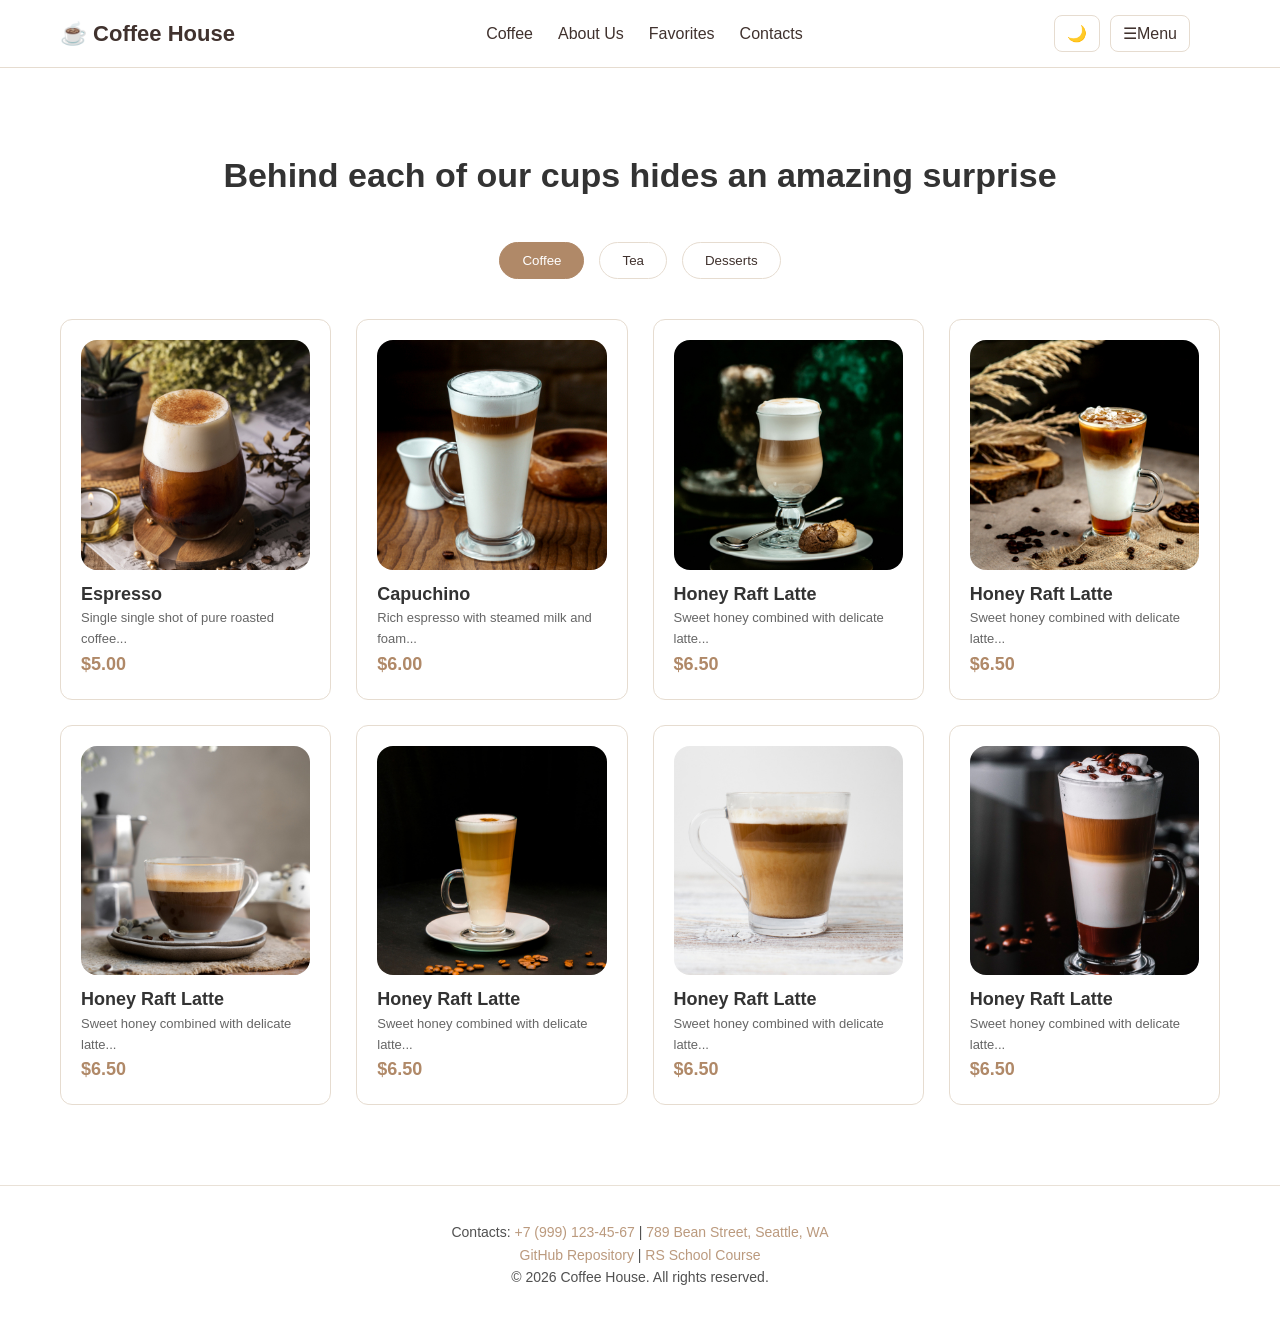
==== catalog.html @ b5887c62 "Initial commit: Coffee House project" ====
<!DOCTYPE html>
<html lang="en">
<head>
    <meta charset="UTF-8">
    <meta name="viewport" content="width=device-width, initial-scale=1.0">
    <title>Coffee House - Menu Catalog</title>
    <link rel="icon" href="./img/svg/odigo-logo.svg" type="image/svg+xml">
    <link rel="stylesheet" href="./css/style.css">
</head>
<body>

  <!-- ШАПКА САЙТА -->
  <header class="header">
    <div class="container header__container">
        <a href="index.html" class="logo">☕ Coffee House</a>

        <!-- Навигация -->
        <nav class="nav" id="navMenu">
            <ul class="nav-list">
                <li class="nav-item"><a href="index.html#favorites" class="nav-link">Coffee</a></li>
                <li class="nav-item"><a href="index.html#about" class="nav-link active">About Us</a></li>
                <li class="nav-item"><a href="index.html#visitus" class="nav-link">Favorites</a></li>
                <li class="nav-item"><a href="#contacts" class="nav-link">Contacts</a></li>
            </ul>
        </nav>

        <!-- Кнопки управления (Тема + Бургер) -->
        <div class="header-controls">
            <button id="theme-btn" aria-label="Toggle theme">🌙</button>
            <button class="burger-btn" aria-label="Open menu">☰Menu</button>
                <span></span>
                <span></span>
                <span></span>
            </button>
        </div>
    </div>
  </header>

  <!-- ОСНОВНОЙ КОНТЕНТ -->
  <main class="main">
    <section class="catalog">
      <div class="container">
        <h1 class="catalog-title">Behind each of our cups hides an amazing surprise</h1>

        <!-- Категории (Coffee, Tea, Dessert) -->

           <div class="categories">
                <button class="cat-btn active">Coffee</button>
                <button class="cat-btn">Tea</button>
                <button class="cat-btn">Desserts</button>
            </div>

        <!-- Сетка карточек -->
        <div class="cards-grid">
            
            <!-- Карточка 1 -->
            <article class="card">
                <a href="#" class="card__link">
                    <img src="./img/coffee-1.jpg" alt="Espresso" class="card__img">
                </a>
                <div class="card__content">
                    <h3 class="card__title">Espresso</h3>
                    <p class="card__desc">Single single shot of pure roasted coffee...</p>
                    <span class="card__price">$5.00</span>
                </div>
            </article>

            <!-- Карточка 2 -->
            <article class="card">
                <a href="#" class="card__link">
                    <img src="./img/coffee-2.jpg" alt="Capuchino" class="card__img">
                </a>
                <div class="card__content">
                    <h3 class="card__title">Capuchino</h3>
                    <p class="card__desc">Rich espresso with steamed milk and foam...</p>
                    <span class="card__price">$6.00</span>
                </div>
            </article>

            <!-- Карточка 3 -->
            <article class="card">
                <a href="#" class="card__link">
                    <img src="./img/coffee-3.jpg" alt="Latte" class="card__img">
                </a>
                <div class="card__content">
                    <h3 class="card__title">Honey Raft Latte</h3>
                    <p class="card__desc">Sweet honey combined with delicate latte...</p>
                    <span class="card__price">$6.50</span>
                </div>
            </article>

            <!-- Карточка 4 -->
            <article class="card">
                <a href="#" class="card__link">
                    <img src="./img/coffee-4.jpg" alt="Raft Latte" class="card__img">
                </a>
                <div class="card__content">
                    <h3 class="card__title">Honey Raft Latte</h3>
                    <p class="card__desc">Sweet honey combined with delicate latte...</p>
                    <span class="card__price">$6.50</span>
                </div>
            </article>

             <!-- Карточка 5 -->
            <article class="card">
                <a href="#" class="card__link">
                    <img src="./img/coffee-5.jpg" alt="Raft Latte" class="card__img">
                </a>
                <div class="card__content">
                    <h3 class="card__title">Honey Raft Latte</h3>
                    <p class="card__desc">Sweet honey combined with delicate latte...</p>
                    <span class="card__price">$6.50</span>
                </div>
            </article>

             <!-- Карточка 6 -->
            <article class="card">
                <a href="#" class="card__link">
                    <img src="./img/coffee-6.jpg" alt="Latte" class="card__img">
                </a>
                <div class="card__content">
                    <h3 class="card__title">Honey Raft Latte</h3>
                    <p class="card__desc">Sweet honey combined with delicate latte...</p>
                    <span class="card__price">$6.50</span>
                </div>
            </article>

             <!-- Карточка 7 -->
            <article class="card">
                <a href="#" class="card__link">
                    <img src="./img/coffee-7.jpg" alt="Latte" class="card__img">
                </a>
                <div class="card__content">
                    <h3 class="card__title">Honey Raft Latte</h3>
                    <p class="card__desc">Sweet honey combined with delicate latte...</p>
                    <span class="card__price">$6.50</span>
                </div>
            </article>

             <!-- Карточка 8 -->
            <article class="card">
                <a href="#" class="card__link">
                    <img src="./img/coffee-8.jpg" alt="Latte" class="card__img">
                </a>
                <div class="card__content">
                    <h3 class="card__title">Honey Raft Latte</h3>
                    <p class="card__desc">Sweet honey combined with delicate latte...</p>
                    <span class="card__price">$6.50</span>
                </div>
            </article>






        </div>
      </div>
    </section>
  </main>

   <!-- Footer -->
    <footer id="contacts" class="footer">
        <div class="container">
            <p>Contacts: <a href="tel:+79991234567">+7 (999) 123-45-67</a> | 
            <a href="https://maps.google.com/?q=789+Bean+Street+Seattle+WA" target="_blank" rel="noopener noreferrer">
            789 Bean Street, Seattle, WA</a></p>
            <p><a href="https://github.com" target="_blank">GitHub Repository</a> | <a href="https://rs.school/courses/javascript" target="_blank">RS School Course</a></p>
            <p>&copy; 2026 Coffee House. All rights reserved.</p>
        </div>
    </footer>
  <script src="script.js"></script>
</body>
</html>
---- css/style.css ----
:root {
    --bg-color: #FDFBF7;
    --text-color: #40322E;
    --card-bg: #FFFFFF;
    --accent-color: #B08968;
    --accent-hover: #9c7554;
    --border-color: #E6DCD0;
    --header-bg: #FFFFFF;
}

body.dark-theme {
    --bg-color: #1A1614;
    --text-color: #F5EBE6;
    --card-bg: #26211E;
    --accent-color: #D4A373;
    --accent-hover: #CCD5AE;
    --border-color: #3D332E;
    --header-bg: #26211E;
}

html {
    scroll-behavior: smooth;
}

* {
    margin: 0;
    padding: 0;
    box-sizing: border-box;
}

body {
    font-family: -apple-system, BlinkMacSystemFont, 'Segoe UI', Roboto, sans-serif;
    background-color: #d4cec0; 
    color: var(--text-color);
    line-height: 1.6;
    transition: background-color 0.3s ease, color 0.3s ease;
}

.container {
    max-width: 1200px;
    margin: 0 auto;
    padding: 0 20px;
}

/* Базовые стили для адаптивности всех картинок */
img {
    max-width: 100%;
    height: auto;
    display: block;
}

/* Контейнеры для картинок в вашем слайдере / карточках */
.slide-img {
    width: 100%;
    height: 300px; 
    overflow: hidden;
    border-radius: 10px; 
}

/* Сама картинка внутри контейнера */
.slide-img img {
    width: 100%;
    height: 100%;
    object-fit: cover;
    border-radius: 16px;
    overflow: hidden; 
} 

.slide-img img,
.card img {
    transition: transform 0.5s ease, opacity 0.5s ease;
    border-radius: 16px; 
}

.slide-img:hover img,
.card:hover img {
    transform: scale(1.05); 
}
.btn,
.cat-btn {
    border-radius: 30px; 
}

/* Шапка */
.header {
    background-color: var(--header-bg);
    border-bottom: 1px solid var(--border-color);
    position: sticky;
    top: 0;
    z-index: 100;
    padding: 15px 0;
    transition: background-color 0.3s ease;
}

.header .container {
    display: flex;
    justify-content: space-between;
    align-items: center;
}

.logo {
    font-size: 22px;
    font-weight: bold;
    text-decoration: none;
    color: var(--text-color);
}

.nav-list {
    display: flex;
    list-style: none;
    gap: 25px;
}

.nav-list a {
    text-decoration: none;
    color: var(--text-color);
    font-weight: 500;
    transition: color 0.2s ease;
}

.nav-list a:hover {
    color: var(--accent-color);
}

.header-controls {
    display: flex;
    gap: 10px;
    align-items: center;
}

#theme-btn, .burger-btn {
    background: none;
    border: 1px solid var(--border-color);
    border-radius: 8px;
    padding: 8px 12px;
    cursor: pointer;
    font-size: 16px;
    color: var(--text-color);
}

.burger-btn {
    display: inline-flex;
    text-decoration: none;
}

/* Светлая тема по умолчанию */
body {
    background-color: #ffffff;
    color: #333333;
    transition: background-color 0.3s, color 0.3s;
}

/* Темная тема (когда JS добавляет класс) */
body.dark-theme {
    background-color: #1a1a1a;
    color: #f0f0f0;
}

/* Переключение темной темы */
body.dark-theme .feature-card,
body.dark-theme .slide,
body.dark-theme .header {
    background-color: #2a2a2a;
    color: #f0f0f0;
}

body.dark-theme .feature-card,
body.dark-theme .slide,
body.dark-theme .header {
    background-color: #2a2a2a;
    color: #f0f0f0;
}

/* Hero */
.hero {
    padding: 100px 0;
    text-align: center;
    background: url(../img/img-hero.jpg) no-repeat center;
    background-size: cover;
    height: 600px;
}

.hero h1 {
    font-size: 46px;
    margin-bottom: 20px;
}

.hero p {
    font-size: 18px;
    max-width: 650px;
    margin: 0 auto 35px;
    opacity: 0.85;
}

.btn {
    display: inline-block;
    background-color: var(--accent-color);
    color: #FFFFFF;
    padding: 14px 30px;
    border-radius: 30px;
    text-decoration: none;
    font-weight: 600;
    border: none;
    cursor: pointer;
    transition: background-color 0.2s ease, transform 0.2s ease;
}

.btn:hover {
    background-color: var(--accent-hover);
    transform: translateY(-2px);
}

/* Секции */
.features, .about, .catalog, .slider-section {
    padding: 80px 0;
}

.features h2, .catalog h1, .about h2, .slider-section h2 {
    text-align: center;
    margin-bottom: 40px;
    font-size: 34px;
}

/* Преимущества */
.features-grid {
    display: grid;
    grid-template-columns: repeat(auto-fit, minmax(300px, 1fr));
    gap: 30px;
}

.feature-card {
    background-color: var(--card-bg);
    border: 1px solid var(--border-color);
    padding: 35px 25px;
    border-radius: 12px;
}

.feature-card h3 {
    margin-bottom: 12px;
    font-size: 20px;
}

/* Слайдер */
.slider-container {
    display: flex;
    align-items: center;
    gap: 20px;
    max-width: 850px;
    margin: 0 auto;
}

.slider-track {
    display: flex;
    gap: 20px;
    overflow-x: auto;
    scroll-snap-type: x mandatory;
    width: 100%;
    scrollbar-width: none;
}

.slide {
    min-width: calc(33.333% - 14px);
    scroll-snap-align: start;
    background-color: var(--card-bg);
    border: 1px solid var(--border-color);
    padding: 20px;
    text-align: center;
    border-radius: 12px;
}

.slide-img {
    height: 140px;
    border-radius: 8px;
    overflow: hidden;
    margin-bottom: 12px;
}

.slide-img img {
    width: 100%;
    height: 100%;
    object-fit: cover;
    display: block;
}

.slide h3 {
    font-size: 18px;
    margin-bottom: 6px;
}

.slide p {
    font-size: 13px;
    opacity: 0.7;
}

.slider-btn {
    background: none;
    border: 1px solid var(--border-color);
    border-radius: 50%;
    width: 40px;
    height: 40px;
    font-size: 20px;
    cursor: pointer;
    color: var(--text-color);
    display: flex;
    align-items: center;
    justify-content: center;
    flex-shrink: 0;
}

.slider-btn:hover {
    background-color: var(--accent-color);
    color: #FFFFFF;
}
/* About start*/

.about-grid {
    display: grid;
    grid-template-columns: repeat(2, 1fr);
    gap: 30px; 
    margin-top: 50px; 
}

/* Контейнер каждой картинки */
.about-img {
    border-radius: 20px; 
    overflow: hidden; 
}

/* Сама картинка */
.about-img img {
    width: 100%;
    height: 100%;
    object-fit: cover; 
    transition: transform 0.5s ease; 
}

/* Плавное увеличение при наведении */
.about-img:hover img {
    transform: scale(1.05);
}

.about-img--1 {
    grid-column: 1 / 2;
    grid-row: 1 / 3;
    height: 470px; 
}
.about-img--2 {
    grid-column: 2 / 3;
    grid-row: 1 / 2;
    height: 220px;
}
.about-img--3 {
    grid-column: 2 / 3;
    grid-row: 2 / 3;
    height: 220px;
}
.about-img--4 {
    grid-column: 1 / 3; 
    height: 250px;
}

/* About end */

.about p {
    max-width: 750px;
    margin: 0 auto;
    text-align: center;
    font-size: 17px;
    opacity: 0.85;
    line-height: 1.8;
}


/* Каталог */
.categories {
    display: flex;
    justify-content: center;
    gap: 15px;
    margin-bottom: 40px;
    flex-wrap: wrap;
}

.cat-btn {
    background: none;
    border: 1px solid var(--border-color);
    padding: 10px 22px;
    border-radius: 20px;
    cursor: pointer;
    color: var(--text-color);
    font-weight: 500;
    transition: all 0.2s ease;
}

.cat-btn.active, .cat-btn:hover {
    background-color: var(--accent-color);
    color: #FFFFFF;
    border-color: var(--accent-color);
}

.cards-grid {
    display: grid;
    grid-template-columns: repeat(auto-fit, minmax(250px, 1fr));
    gap: 25px;
}

.card {
    background-color: var(--card-bg);
    border: 1px solid var(--border-color);
    border-radius: 12px;
    padding: 20px;
    display: flex;
    flex-direction: column;
    gap: 10px;
}

.card-img {
    height: 160px;
    border-radius: 8px;
    overflow: hidden;
    background-color: var(--border-color);
}

.card-img img {
    width: 100%;
    height: 100%;
    object-fit: cover;
    display: block;
}

.card h3 {
    font-size: 18px;
}

.card p {
    font-size: 13px;
    opacity: 0.75;
}

.card span {
    font-weight: bold;
    font-size: 18px;
    color: var(--accent-color);
    margin-top: auto;
}

/* Футер */
.footer {
    border-top: 1px solid var(--border-color);
    padding: 35px 0;
    text-align: center;
    font-size: 14px;
    opacity: 0.85;
    display: flex;
    flex-direction: column;
    gap: 8px;
}

.footer a {
    color: var(--accent-color);
    text-decoration: none;
}

/* Адаптив */
@media (max-width: 768px) {
    .nav {
        display: none;
    }
    .burger-btn {
        display: block;
    }
    .hero h1 {
        font-size: 34px;
    }
    .slide {
        min-width: 100%;
    }
    .about-grid {
        grid-template-columns: 1fr; 
        grid-auto-rows: auto;
    }
    .about-img--1, 
    .about-img--2, 
    .about-img--3, 
    .about-img--4 {
        grid-column: auto;
        grid-row: auto;
        height: 240px; 
    }
}

@media (max-width: 480px) {
    .about-grid {
        grid-template-columns: 1fr; 
    }
}
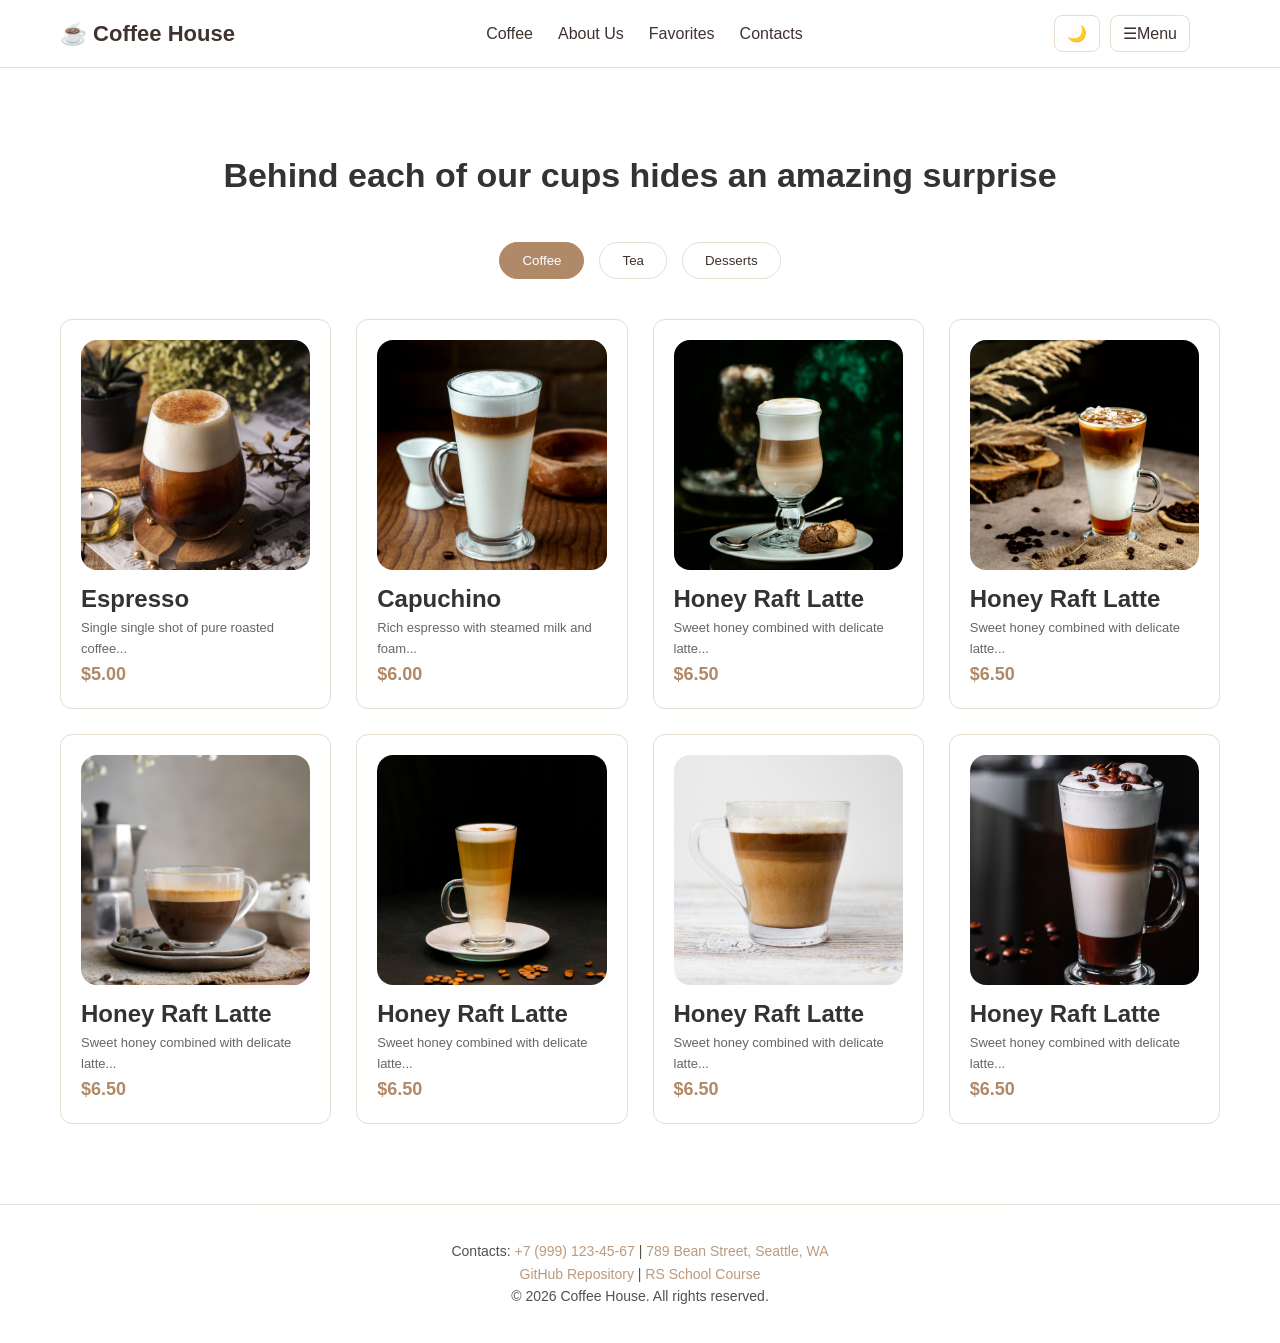
==== commit b9de7b68: "Add menu page and update deployment files" ====
--- a/catalog.html
+++ b/catalog.html
@@ -31,7 +31,6 @@
                 <span></span>
                 <span></span>
                 <span></span>
-            </button>
         </div>
     </div>
   </header>
@@ -59,7 +58,7 @@
                     <img src="./img/coffee-1.jpg" alt="Espresso" class="card__img">
                 </a>
                 <div class="card__content">
-                    <h3 class="card__title">Espresso</h3>
+                    <h2 class="card__title">Espresso</h2>
                     <p class="card__desc">Single single shot of pure roasted coffee...</p>
                     <span class="card__price">$5.00</span>
                 </div>
@@ -71,7 +70,7 @@
                     <img src="./img/coffee-2.jpg" alt="Capuchino" class="card__img">
                 </a>
                 <div class="card__content">
-                    <h3 class="card__title">Capuchino</h3>
+                    <h2 class="card__title">Capuchino</h2>
                     <p class="card__desc">Rich espresso with steamed milk and foam...</p>
                     <span class="card__price">$6.00</span>
                 </div>
@@ -83,7 +82,7 @@
                     <img src="./img/coffee-3.jpg" alt="Latte" class="card__img">
                 </a>
                 <div class="card__content">
-                    <h3 class="card__title">Honey Raft Latte</h3>
+                    <h2 class="card__title">Honey Raft Latte</h2>
                     <p class="card__desc">Sweet honey combined with delicate latte...</p>
                     <span class="card__price">$6.50</span>
                 </div>
@@ -95,7 +94,7 @@
                     <img src="./img/coffee-4.jpg" alt="Raft Latte" class="card__img">
                 </a>
                 <div class="card__content">
-                    <h3 class="card__title">Honey Raft Latte</h3>
+                    <h2 class="card__title">Honey Raft Latte</h2>
                     <p class="card__desc">Sweet honey combined with delicate latte...</p>
                     <span class="card__price">$6.50</span>
                 </div>
@@ -107,7 +106,7 @@
                     <img src="./img/coffee-5.jpg" alt="Raft Latte" class="card__img">
                 </a>
                 <div class="card__content">
-                    <h3 class="card__title">Honey Raft Latte</h3>
+                    <h2 class="card__title">Honey Raft Latte</h2>
                     <p class="card__desc">Sweet honey combined with delicate latte...</p>
                     <span class="card__price">$6.50</span>
                 </div>
@@ -119,7 +118,7 @@
                     <img src="./img/coffee-6.jpg" alt="Latte" class="card__img">
                 </a>
                 <div class="card__content">
-                    <h3 class="card__title">Honey Raft Latte</h3>
+                    <h2 class="card__title">Honey Raft Latte</h2>
                     <p class="card__desc">Sweet honey combined with delicate latte...</p>
                     <span class="card__price">$6.50</span>
                 </div>
@@ -131,7 +130,7 @@
                     <img src="./img/coffee-7.jpg" alt="Latte" class="card__img">
                 </a>
                 <div class="card__content">
-                    <h3 class="card__title">Honey Raft Latte</h3>
+                    <h2 class="card__title">Honey Raft Latte</h2>
                     <p class="card__desc">Sweet honey combined with delicate latte...</p>
                     <span class="card__price">$6.50</span>
                 </div>
@@ -143,17 +142,11 @@
                     <img src="./img/coffee-8.jpg" alt="Latte" class="card__img">
                 </a>
                 <div class="card__content">
-                    <h3 class="card__title">Honey Raft Latte</h3>
+                    <h2 class="card__title">Honey Raft Latte</h2>
                     <p class="card__desc">Sweet honey combined with delicate latte...</p>
                     <span class="card__price">$6.50</span>
                 </div>
             </article>
-
-
-
-
-
-
         </div>
       </div>
     </section>
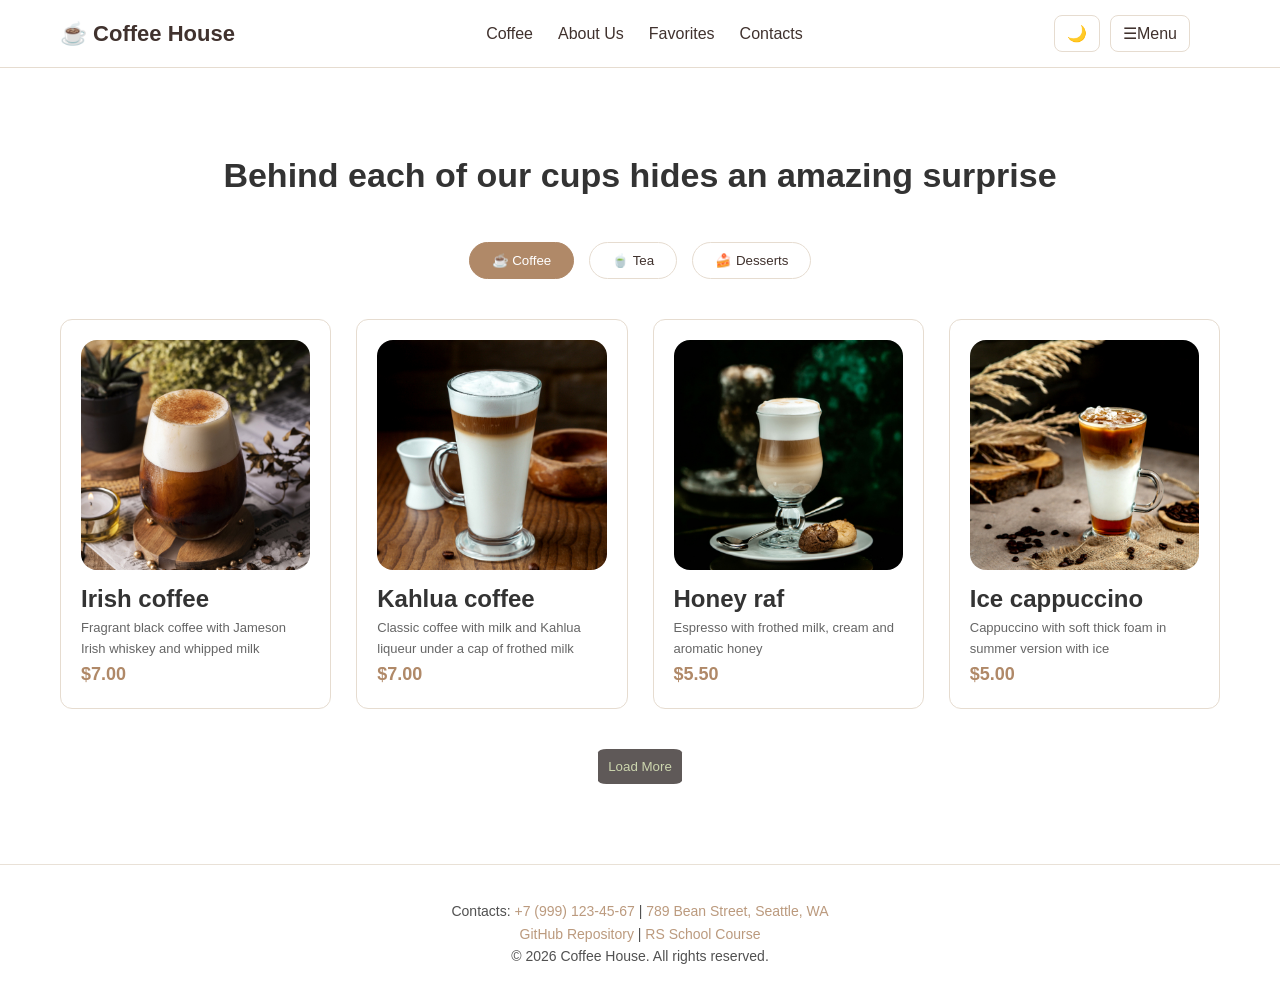
==== commit 4428fdbc: "feat: add category filtering and load more button structure" ====
--- a/catalog.html
+++ b/catalog.html
@@ -9,12 +9,12 @@
 </head>
 <body>
 
-  <!-- ШАПКА САЙТА -->
+  <!-- Header -->
   <header class="header">
     <div class="container header__container">
         <a href="index.html" class="logo">☕ Coffee House</a>
 
-        <!-- Навигация -->
+        <!-- Navigation -->
         <nav class="nav" id="navMenu">
             <ul class="nav-list">
                 <li class="nav-item"><a href="index.html#favorites" class="nav-link">Coffee</a></li>
@@ -24,7 +24,7 @@
             </ul>
         </nav>
 
-        <!-- Кнопки управления (Тема + Бургер) -->
+        <!-- Burger -->
         <div class="header-controls">
             <button id="theme-btn" aria-label="Toggle theme">🌙</button>
             <button class="burger-btn" aria-label="Open menu">☰Menu</button>
@@ -35,120 +35,27 @@
     </div>
   </header>
 
-  <!-- ОСНОВНОЙ КОНТЕНТ -->
+  <!-- Main -->
   <main class="main">
     <section class="catalog">
       <div class="container">
         <h1 class="catalog-title">Behind each of our cups hides an amazing surprise</h1>
 
-        <!-- Категории (Coffee, Tea, Dessert) -->
+        <!-- Category -->
 
-           <div class="categories">
-                <button class="cat-btn active">Coffee</button>
-                <button class="cat-btn">Tea</button>
-                <button class="cat-btn">Desserts</button>
+           <div class="categories" id="categories-container">
+                <button class="cat-btn active" data-category="coffee">☕ Coffee</button>
+                <button class="cat-btn" data-category="tea">🍵 Tea</button>
+                <button class="cat-btn" data-category="dessert">🍰 Desserts</button>
             </div>
 
         <!-- Сетка карточек -->
-        <div class="cards-grid">
-            
-            <!-- Карточка 1 -->
-            <article class="card">
-                <a href="#" class="card__link">
-                    <img src="./img/coffee-1.jpg" alt="Espresso" class="card__img">
-                </a>
-                <div class="card__content">
-                    <h2 class="card__title">Espresso</h2>
-                    <p class="card__desc">Single single shot of pure roasted coffee...</p>
-                    <span class="card__price">$5.00</span>
+            <div class="cards-grid" id="cards-grid">
+            </div>
+                <div>
+                    <button id="load-more-btn" class="load-more-btn">Load More</button>
                 </div>
-            </article>
-
-            <!-- Карточка 2 -->
-            <article class="card">
-                <a href="#" class="card__link">
-                    <img src="./img/coffee-2.jpg" alt="Capuchino" class="card__img">
-                </a>
-                <div class="card__content">
-                    <h2 class="card__title">Capuchino</h2>
-                    <p class="card__desc">Rich espresso with steamed milk and foam...</p>
-                    <span class="card__price">$6.00</span>
-                </div>
-            </article>
-
-            <!-- Карточка 3 -->
-            <article class="card">
-                <a href="#" class="card__link">
-                    <img src="./img/coffee-3.jpg" alt="Latte" class="card__img">
-                </a>
-                <div class="card__content">
-                    <h2 class="card__title">Honey Raft Latte</h2>
-                    <p class="card__desc">Sweet honey combined with delicate latte...</p>
-                    <span class="card__price">$6.50</span>
-                </div>
-            </article>
-
-            <!-- Карточка 4 -->
-            <article class="card">
-                <a href="#" class="card__link">
-                    <img src="./img/coffee-4.jpg" alt="Raft Latte" class="card__img">
-                </a>
-                <div class="card__content">
-                    <h2 class="card__title">Honey Raft Latte</h2>
-                    <p class="card__desc">Sweet honey combined with delicate latte...</p>
-                    <span class="card__price">$6.50</span>
-                </div>
-            </article>
-
-             <!-- Карточка 5 -->
-            <article class="card">
-                <a href="#" class="card__link">
-                    <img src="./img/coffee-5.jpg" alt="Raft Latte" class="card__img">
-                </a>
-                <div class="card__content">
-                    <h2 class="card__title">Honey Raft Latte</h2>
-                    <p class="card__desc">Sweet honey combined with delicate latte...</p>
-                    <span class="card__price">$6.50</span>
-                </div>
-            </article>
-
-             <!-- Карточка 6 -->
-            <article class="card">
-                <a href="#" class="card__link">
-                    <img src="./img/coffee-6.jpg" alt="Latte" class="card__img">
-                </a>
-                <div class="card__content">
-                    <h2 class="card__title">Honey Raft Latte</h2>
-                    <p class="card__desc">Sweet honey combined with delicate latte...</p>
-                    <span class="card__price">$6.50</span>
-                </div>
-            </article>
-
-             <!-- Карточка 7 -->
-            <article class="card">
-                <a href="#" class="card__link">
-                    <img src="./img/coffee-7.jpg" alt="Latte" class="card__img">
-                </a>
-                <div class="card__content">
-                    <h2 class="card__title">Honey Raft Latte</h2>
-                    <p class="card__desc">Sweet honey combined with delicate latte...</p>
-                    <span class="card__price">$6.50</span>
-                </div>
-            </article>
-
-             <!-- Карточка 8 -->
-            <article class="card">
-                <a href="#" class="card__link">
-                    <img src="./img/coffee-8.jpg" alt="Latte" class="card__img">
-                </a>
-                <div class="card__content">
-                    <h2 class="card__title">Honey Raft Latte</h2>
-                    <p class="card__desc">Sweet honey combined with delicate latte...</p>
-                    <span class="card__price">$6.50</span>
-                </div>
-            </article>
-        </div>
-      </div>
+            </div>
     </section>
   </main>
 
@@ -163,5 +70,6 @@
         </div>
     </footer>
   <script src="script.js"></script>
+  <script src="products.json"></script>
 </body>
 </html>
--- a/css/style.css
+++ b/css/style.css
@@ -79,6 +79,17 @@
 .btn,
 .cat-btn {
     border-radius: 30px; 
+}
+
+.load-more-btn {
+  display: block;
+  margin: 40px auto 0;
+  padding: 10px 10px;
+  cursor: pointer;
+  border-radius: 10%;
+  border: none;
+  background-color: #5f5958;
+  color: #CCD5AE;
 }
 
 /* Шапка */
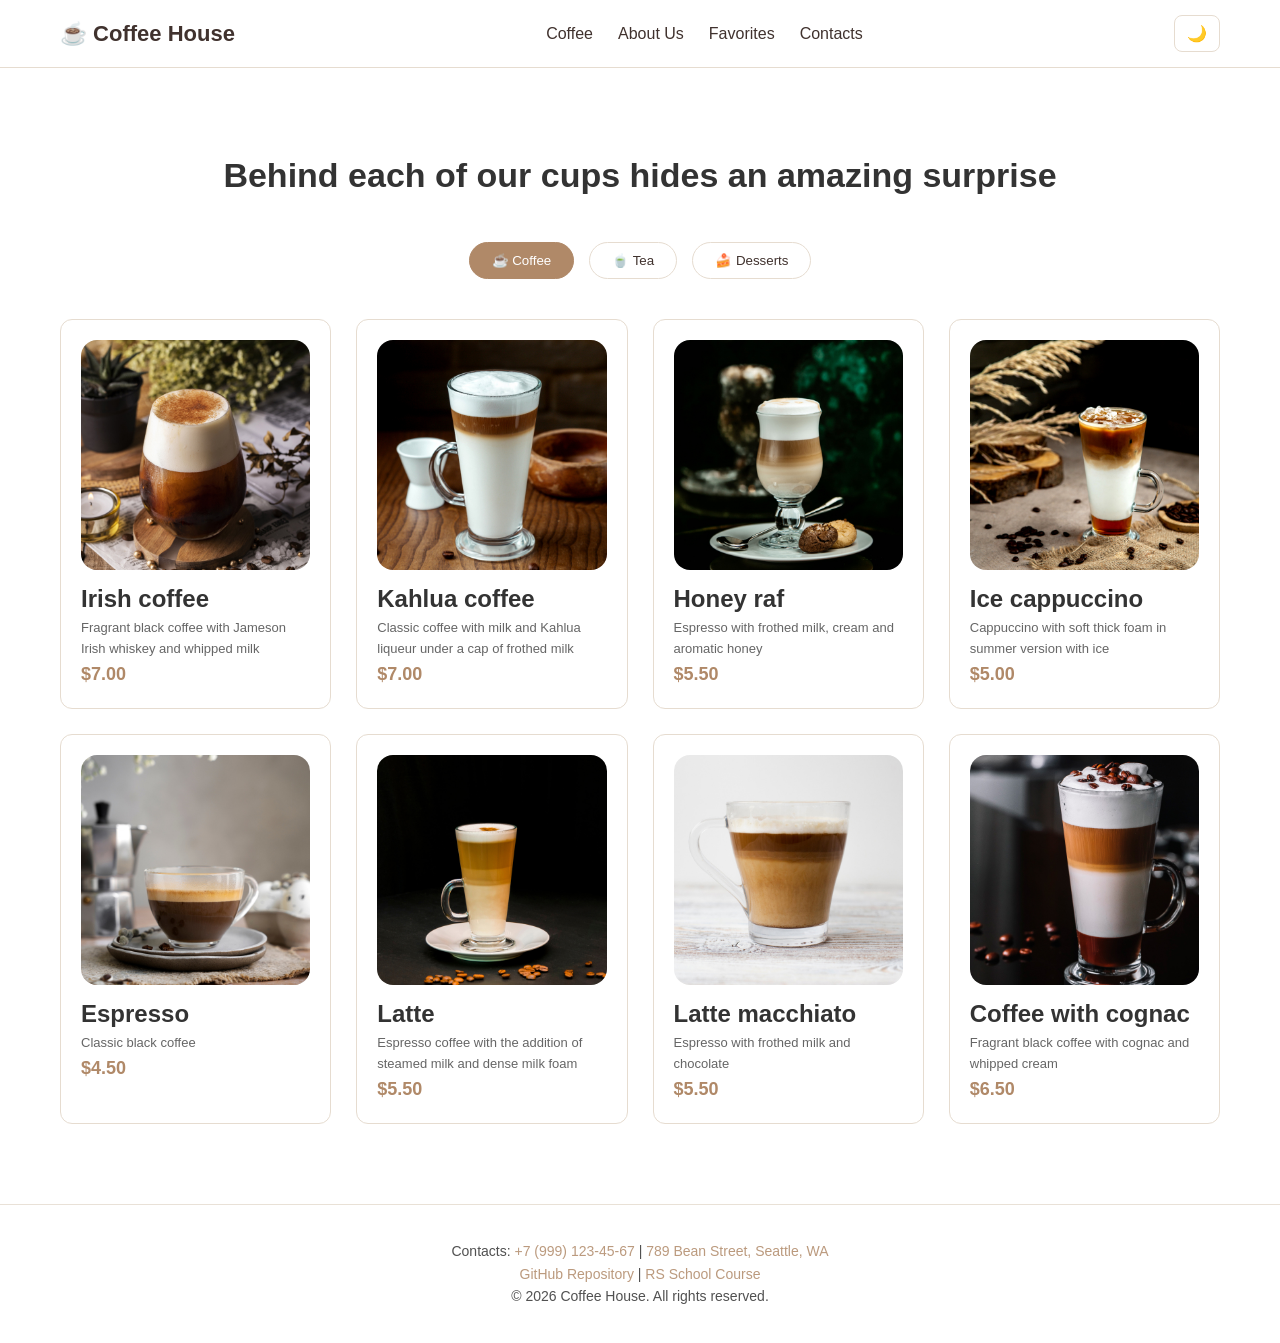
==== commit 05ef4dc5: "feat: implement responsive burger menu with body scroll lock and keyboard accessibility" ====
--- a/catalog.html
+++ b/catalog.html
@@ -24,13 +24,13 @@
             </ul>
         </nav>
 
-        <!-- Burger -->
+        <!-- Controls -->
         <div class="header-controls">
             <button id="theme-btn" aria-label="Toggle theme">🌙</button>
-            <button class="burger-btn" aria-label="Open menu">☰Menu</button>
-                <span></span>
-                <span></span>
-                <span></span>
+            <button id="burger-btn" class="burger-btn" aria-label="Open menu">
+                <span class="burger-btn__line"></span>
+                <span class="burger-btn__line"></span>
+            </button>
         </div>
     </div>
   </header>
--- a/css/style.css
+++ b/css/style.css
@@ -93,6 +93,10 @@
 }
 
 /* Шапка */
+body.no-scroll {
+    overflow: hidden;
+}
+
 .header {
     background-color: var(--header-bg);
     border-bottom: 1px solid var(--border-color);
@@ -503,4 +507,87 @@
     .about-grid {
         grid-template-columns: 1fr; 
     }
+}
+
+
+
+@media (max-width: 768px) {
+    
+    /* 1. Кнопка бургер-меню */
+    .burger-btn {
+        display: flex;
+        flex-direction: column;
+        justify-content: space-between;
+        width: 30px;
+        height: 20px;
+        background: transparent;
+        border: none;
+        cursor: pointer;
+        padding: 0;
+        position: relative;
+        z-index: 1001; 
+    }
+
+    /* Линии внутри кнопки */
+    .burger-btn__line {
+        width: 100%;
+        height: 2px;
+        background-color: var(--text-color, #403F3D); 
+        border-radius: 2px;
+        transition: transform 0.3s ease, opacity 0.3s ease;
+    }
+
+   
+    .burger-btn.open .burger-btn__line:nth-child(1) {
+        transform: translateY(9px) rotate(45deg);
+    }
+
+    .burger-btn.open .burger-btn__line:nth-child(2) {
+        transform: translateY(-9px) rotate(-45deg);
+    }
+
+    .nav {
+        position: fixed;
+        top: 80px; 
+        right: -100%; 
+        width: 100%;
+        height: calc(100vh - 80px); 
+        background-color: var(--bg-color, #E1D4C9); 
+        display: flex;
+        flex-direction: column;
+        align-items: center;
+        padding-top: 60px;
+        gap: 30px;
+        transition: right 0.3s ease-in-out; 
+        z-index: 1000;
+    }
+
+  
+    .nav.open {
+        right: 0; 
+    }
+
+    .nav-list {
+        display: flex;
+        flex-direction: column;
+        align-items: center;
+        gap: 30px;
+        list-style: none;
+        padding: 0;
+        margin: 0;
+    }
+
+    .nav-link {
+        font-size: 20px;
+        font-weight: 600;
+        text-decoration: none;
+        color: var(--text-color, #403F3D);
+    }
+}
+
+@media (min-width: 769px) {
+   
+    .burger-btn {
+        display: none;
+    }
 }
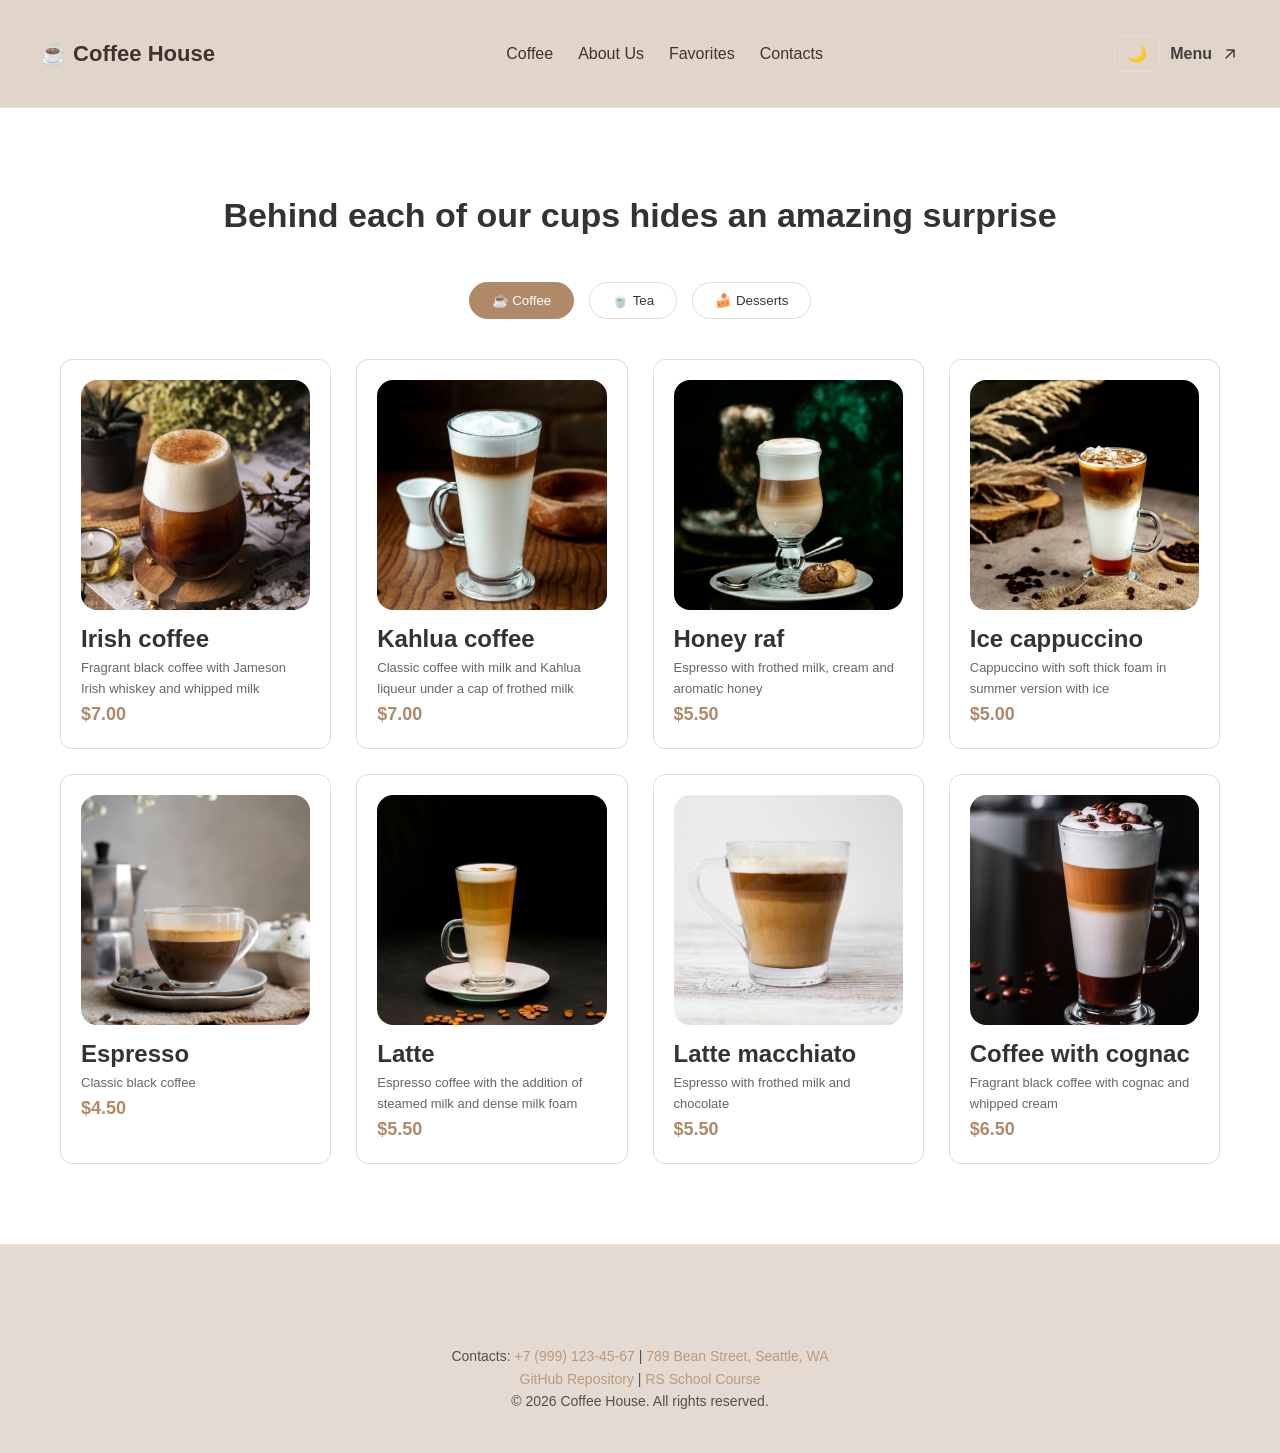
==== commit 1345b8eb: "feat: complete coffee-house project with full responsiveness and features" ====
--- a/catalog.html
+++ b/catalog.html
@@ -9,8 +9,7 @@
 </head>
 <body>
 
-  <!-- Header -->
-  <header class="header">
+   <header class="header">
     <div class="container header__container">
         <a href="index.html" class="logo">☕ Coffee House</a>
 
@@ -22,18 +21,28 @@
                 <li class="nav-item"><a href="index.html#visitus" class="nav-link">Favorites</a></li>
                 <li class="nav-item"><a href="#contacts" class="nav-link">Contacts</a></li>
             </ul>
-        </nav>
+        </nav>   
 
-        <!-- Controls -->
+        <!-- Right Controls -->
         <div class="header-controls">
-            <button id="theme-btn" aria-label="Toggle theme">🌙</button>
+            <!-- Theme Button -->
+            <button id="theme-btn" class="theme-btn" aria-label="Toggle theme">🌙</button>
+
+            <!-- Burger Button -->
             <button id="burger-btn" class="burger-btn" aria-label="Open menu">
                 <span class="burger-btn__line"></span>
                 <span class="burger-btn__line"></span>
             </button>
+             <!-- Ссылка Menu -->
+            <a href="catalog.html" class="nav-menu-link desktop-only-link">
+                <span>Menu</span>
+                <svg width="20" height="20" viewBox="0 0 20 20" fill="none" xmlns="http://www.w3.org/2000/svg">
+                    <path d="M6 14L14 6M14 6H7M14 6V13" stroke="currentColor" stroke-width="1.5" stroke-linecap="round" stroke-linejoin="round"/>
+                </svg>
+            </a>
         </div>
     </div>
-  </header>
+</header>
 
   <!-- Main -->
   <main class="main">
@@ -69,7 +78,51 @@
             <p>&copy; 2026 Coffee House. All rights reserved.</p>
         </div>
     </footer>
+
+<div id="modal" class="modal">
+    <div class="modal__overlay" id="modal-overlay"></div>
+    <div class="modal__content">
+        <button class="modal__close" id="modal-close" aria-label="Close modal">
+            <svg width="16" height="16" viewBox="0 0 16 16" fill="none" xmlns="http://www.w3.org/2000/svg">
+                <path d="M12 4L4 12M4 4L12 12" stroke="currentColor" stroke-width="1.5" stroke-linecap="round" stroke-linejoin="round"/>
+            </svg>
+        </button>
+        
+        <div class="modal__image-wrapper">
+            <img id="modal-img" src="" alt="Product image" class="modal__img">
+        </div>
+        
+        <div class="modal__details">
+            <h3 id="modal-title" class="modal__title"></h3>
+            <p id="modal-desc" class="modal__desc"></p>
+            
+            <div class="modal__option-group">
+                <span class="modal__option-title">Size</span>
+                <div class="modal__options" id="modal-sizes"></div>
+            </div>
+
+            <div class="modal__option-group">
+                <span class="modal__option-title">Additives</span>
+                <div class="modal__options" id="modal-additives"></div>
+            </div>
+
+            <div class="modal__total">
+                <span class="modal__total-title">Total:</span>
+                <span id="modal-total-price" class="modal__price">$0.00</span>
+            </div>
+
+            <p class="modal__info">
+                <span>ⓘ</span> The cost is not final. Price depends on the selected ingredients.
+            </p>
+        </div>
+    </div>
+</div>
+
+
   <script src="script.js"></script>
   <script src="products.json"></script>
+
+  
+
 </body>
 </html>
--- a/css/style.css
+++ b/css/style.css
@@ -49,22 +49,86 @@
     display: block;
 }
 
-/* Контейнеры для картинок в вашем слайдере / карточках */
-.slide-img {
+/* Slider Styles */
+
+* {box-sizing:border-box}
+
+
+.slider-container {
+    display: flex;
+    align-items: center;
+    justify-content: center;
+    gap: 20px;
+    max-width: 500px;
+    margin: 0 auto;
+}
+
+.slider-wrapper{
     width: 100%;
-    height: 300px; 
-    overflow: hidden;
-    border-radius: 10px; 
-}
-
-/* Сама картинка внутри контейнера */
-.slide-img img {
+    
+}
+
+.slide {
+    display: none;
+    flex-direction: column;
+    align-items: center;
+    text-align: center;
+}
+
+.slide.active {
+    display: flex;
+    
+}
+.slide-img{
     width: 100%;
-    height: 100%;
+    max-width: 480px;
+    height: 480px;
     object-fit: cover;
-    border-radius: 16px;
-    overflow: hidden; 
-} 
+    border-radius: 40px;
+    margin-bottom: 20px;
+}
+
+.slider-btn {
+    background: transparent;
+    border: 1px solid #403F3D;
+    border-radius: 50%;
+    width: 40px;
+    height: 40px;
+    font-size: 24px;
+    cursor: pointer;
+    display: flex;
+    align-items: center;
+    justify-content: center;
+    flex-shrink: 0;
+    transition: background-color 0.3s ease;
+}
+
+.slider-btn:hover {
+    background-color: rgba(0, 0, 0, 0.1);
+}
+
+.slider-controls {
+    display: flex;
+    justify-content: center;
+    margin-top: 20px;
+}
+
+.slider-pagination {
+    display: flex;
+    gap: 10px;
+}
+
+.dot {
+    width: 40px;
+    height: 4px;
+    background-color: #C1B6AD;
+    border-radius: 2px;
+    transition: background-color 0.3s ease;
+}
+
+.dot.active {
+    background-color: #403F3D;
+}
 
 .slide-img img,
 .card img {
@@ -80,6 +144,21 @@
 .cat-btn {
     border-radius: 30px; 
 }
+
+.slide.active {
+    display: flex;
+    animation: fadeIn 0.5s ease-in-out;
+}
+
+@keyframes fadeIn {
+    from {
+        opacity: 0;
+    }
+    to {
+        opacity: 1;
+    }
+}
+/* Slider end */
 
 .load-more-btn {
   display: block;
@@ -98,14 +177,180 @@
 }
 
 .header {
-    background-color: var(--header-bg);
     border-bottom: 1px solid var(--border-color);
     position: sticky;
     top: 0;
     z-index: 100;
     padding: 15px 0;
     transition: background-color 0.3s ease;
-}
+    position: relative;
+    background-color: #E1D4C9;
+    z-index: 1000;
+}
+
+/* --- Header & Navigation (Desktop 769px+) --- */
+.header {
+    position: relative;
+    z-index: 1000;
+}
+
+body.dark-theme .header {
+    background-color: #221F1D;
+}
+
+.header__container {
+    display: flex;
+    justify-content: space-between;
+    align-items: center;
+    padding: 20px 0;
+}
+
+.nav-list {
+    display: flex;
+    gap: 40px;
+    list-style: none;
+    margin: 0;
+    padding: 0;
+}
+
+.nav-link {
+    font-weight: 600;
+    font-size: 16px;
+    color: #403F3D;
+    text-decoration: none;
+    transition: color 0.3s ease;
+}
+
+body.dark-theme .nav-link {
+    color: #E1D4C9;
+}
+
+.header-controls {
+    display: flex;
+    align-items: center;
+    gap: 16px;
+}
+
+/* Ссылка Menu */
+.nav-menu-link {
+    display: flex;
+    align-items: center;
+    gap: 8px;
+    font-weight: 600;
+    font-size: 16px;
+    color: #403F3D;
+    text-decoration: none;
+}
+
+body.dark-theme .nav-menu-link {
+    color: #E1D4C9;
+}
+
+/* Скрываем мобильную ссылку Menu на десктопе */
+.mobile-only-link {
+    display: none;
+}
+
+/* Кнопка бургера скрыта на десктопе */
+.burger-btn {
+    display: none;
+    flex-direction: column;
+    justify-content: center;
+    align-items: center;
+    gap: 8px;
+    width: 40px;
+    height: 40px;
+    border-radius: 50%;
+    border: 1px solid #C1B6AD;
+    background: transparent;
+    cursor: pointer;
+    padding: 0;
+    transition: all 0.3s ease;
+}
+
+.burger-btn__line {
+    width: 16px;
+    height: 2px;
+    background-color: #403F3D;
+    border-radius: 2px;
+    transition: transform 0.3s ease;
+}
+
+body.dark-theme .burger-btn__line {
+    background-color: #E1D4C9;
+}
+
+/* --- Mobile Adaptation (<= 768px) --- */
+@media (max-width: 768px) {
+    /* Скрываем десктопную ссылку Menu */
+    .desktop-only-link {
+        display: none;
+    }
+
+    /* Показываем кнопку бургера */
+    .burger-btn {
+        display: flex;
+    }
+
+    /* Выезжающее меню строго ПОД HEADER */
+    .nav {
+        position: fixed;
+        top: 90px; /* Высота шапки */
+        right: -100%;
+        width: 100%;
+        height: calc(100vh - 90px); /* Занимает строго пространство ПОД header */
+        background-color: #E1D4C9;
+        display: flex;
+        flex-direction: column;
+        align-items: center;
+        justify-content: flex-start;
+        padding-top: 60px;
+        gap: 60px;
+        transition: right 0.3s ease;
+        z-index: 999;
+    }
+
+    body.dark-theme .nav {
+        background-color: #221F1D;
+    }
+
+    /* Открытие меню */
+    .nav.open {
+        right: 0;
+    }
+
+    .nav-list {
+        flex-direction: column;
+        align-items: center;
+        gap: 40px;
+    }
+
+    .nav-link {
+        font-size: 32px;
+        line-height: 125%;
+    }
+
+    /* Отображаем ссылку Menu внутри открытого мобильного меню */
+    .mobile-only-link {
+        display: flex;
+        font-size: 32px;
+        line-height: 125%;
+    }
+
+    /* Плавный крестик */
+    .burger-btn.open .burger-btn__line:nth-child(1) {
+        transform: translateY(5px) rotate(45deg);
+    }
+
+    .burger-btn.open .burger-btn__line:nth-child(2) {
+        transform: translateY(-5px) rotate(-45deg);
+    }
+}
+
+
+
+
+
 
 .header .container {
     display: flex;
@@ -154,8 +399,31 @@
 }
 
 .burger-btn {
-    display: inline-flex;
-    text-decoration: none;
+    display: none;
+    flex-direction: column;
+    justify-content: center;
+    align-items: center;
+    gap: 8px;
+    width: 40px;
+    height: 40px;
+    border-radius: 50%;
+    border: 1px solid #C1B6AD;
+    background: transparent;
+    cursor: pointer;
+    z-index: 1001;
+    padding: 0;
+    transition: border-color 0.3s ease, background-color 0.3s ease;
+}
+.burger-btn__line {
+    width: 16px;
+    height: 2px;
+    background-color: #403F3D;
+    border-radius: 2px;
+    transition: transform 0.3s ease, opacity 0.3s ease;
+}
+
+body.dark-theme .burger-btn__line {
+    background-color: #E1D4C9;
 }
 
 /* Светлая тема по умолчанию */
@@ -474,14 +742,158 @@
     color: var(--accent-color);
     text-decoration: none;
 }
+/* Modal Window */
+.modal {
+    position: fixed;
+    top: 0;
+    left: 0;
+    width: 100%;
+    height: 100%;
+    display: flex;
+    align-items: center;
+    justify-content: center;
+    z-index: 1000;
+    opacity: 0;
+    visibility: hidden;
+    transition: opacity 0.3s ease, visibility 0.3s ease;
+}
+
+.modal.active {
+    opacity: 1;
+    visibility: visible;
+}
+
+.modal__overlay {
+    position: absolute;
+    top: 0;
+    left: 0;
+    width: 100%;
+    height: 100%;
+    background-color: rgba(64, 63, 61, 0.8);
+}
+
+.modal__content {
+    position: relative;
+    background-color: #E1D4C9;
+    padding: 16px;
+    border-radius: 40px;
+    max-width: 800px;
+    width: 90%;
+    display: flex;
+    gap: 20px;
+    z-index: 1001;
+}
+
+body.dark-theme .modal__content {
+    background-color: #221F1D;
+    color: #C1B6AD;
+}
+
+.modal__close {
+    position: absolute;
+    top: 16px;
+    right: 16px;
+    width: 40px;
+    height: 40px;
+    border-radius: 50%;
+    border: 1px solid #C1B6AD;
+    background: transparent;
+    color: #403F3D;
+    display: flex;
+    align-items: center;
+    justify-content: center;
+    cursor: pointer;
+    transition: all 0.3s ease;
+}
+
+.modal__close:hover {
+    background-color: #403F3D;
+    color: #E1D4C9;
+}
+
+.modal__image-wrapper {
+    width: 310px;
+    height: 310px;
+    border-radius: 40px;
+    overflow: hidden;
+    flex-shrink: 0;
+}
+
+.modal__img {
+    width: 100%;
+    height: 100%;
+    object-fit: cover;
+}
+
+.modal__details {
+    display: flex;
+    flex-direction: column;
+    gap: 16px;
+    flex-grow: 1;
+}
+
+.modal__options {
+    display: flex;
+    gap: 8px;
+    flex-wrap: wrap;
+}
+
+.modal__option-btn {
+    padding: 8px 16px;
+    border: 1px solid #C1B6AD;
+    border-radius: 100px;
+    background: transparent;
+    cursor: pointer;
+    transition: all 0.3s ease;
+}
+
+.modal__option-btn.active {
+    background-color: #403F3D;
+    color: #E1D4C9;
+    border-color: #403F3D;
+}
+
+body.no-scroll {
+    overflow: hidden;
+}
+
+@media (max-width: 768px) {
+    .modal__image-wrapper {
+        display: none;
+    }
+}
 
 /* Адаптив */
 @media (max-width: 768px) {
     .nav {
-        display: none;
+        position: fixed;
+        top: 0;
+        right: -100%;
+        width: 100%;
+        height: 100vh;
+        background-color: #E1D4C9;
+        display: flex;
+        flex-direction: column;
+        align-items: center;
+        justify-content: center;
+        transition: right 0.3s ease;
+        z-index: 1000;
+    }
+    body.dark-theme .nav {
+        background-color: #221F1D;
     }
     .burger-btn {
-        display: block;
+        display: flex;
+    }
+    .nav.open {
+        right: 0;
+    }
+    .burger-btn.open .burger-btn__line:nth-child(1) {
+        transform: translateY(5px) rotate(45deg);
+    }
+
+    .burger-btn.open .burger-btn__line:nth-child(2) {
+        transform: translateY(-5px) rotate(-45deg);
     }
     .hero h1 {
         font-size: 34px;
@@ -501,6 +913,7 @@
         grid-row: auto;
         height: 240px; 
     }
+
 }
 
 @media (max-width: 480px) {
@@ -508,8 +921,6 @@
         grid-template-columns: 1fr; 
     }
 }
-
-
 
 @media (max-width: 768px) {
     
@@ -590,4 +1001,84 @@
     .burger-btn {
         display: none;
     }
+}
+/* --- (1440px) --- */
+
+.products__grid {
+    display: grid;
+    grid-template-columns: repeat(4, 1fr); 
+    gap: 40px;
+}
+
+.product-card {
+    background-color: var(--card-bg);
+    border: 1px solid var(--border-color);
+    border-radius: 40px;
+    overflow: hidden;
+    transition: transform 0.3s ease, border-color 0.3s ease;
+}
+
+/* --- (768px) --- */
+@media (max-width: 768px) {
+    .container {
+        padding: 0 16px; 
+    }
+
+    .products__grid {
+        grid-template-columns: repeat(2, 1fr); 
+        gap: 20px;
+    }
+}
+
+/* --- Mobile (380px) --- */
+
+@media (max-width: 380px) {
+    .container {
+        padding: 0 9px;
+    }
+
+    .products__grid {
+        grid-template-columns: 1fr; 
+        gap: 20px;
+    }
+}
+
+.footer {
+    position: relative;
+    z-index: 10; 
+    background-color: #E1D4C9;
+    padding: 100px 0 40px;
+    margin-top: auto; 
+}
+
+body.dark-theme .footer {
+    background-color: #221F1D;
+}
+
+
+@media (max-width: 768px) {
+   
+    .nav {
+        position: fixed;
+        top: 90px;
+        right: -100%;
+        width: 100%;
+        height: calc(100vh - 90px);
+        background-color: #E1D4C9;
+        transition: right 0.3s ease, visibility 0.3s ease;
+        z-index: 999;
+        visibility: hidden; 
+    }
+
+    .nav.open {
+        right: 0;
+        visibility: visible;
+    }
+
+    .footer {
+        padding: 60px 0 40px;
+        display: block !important; 
+        opacity: 1 !important;
+        visibility: visible !important;
+    }
 }
